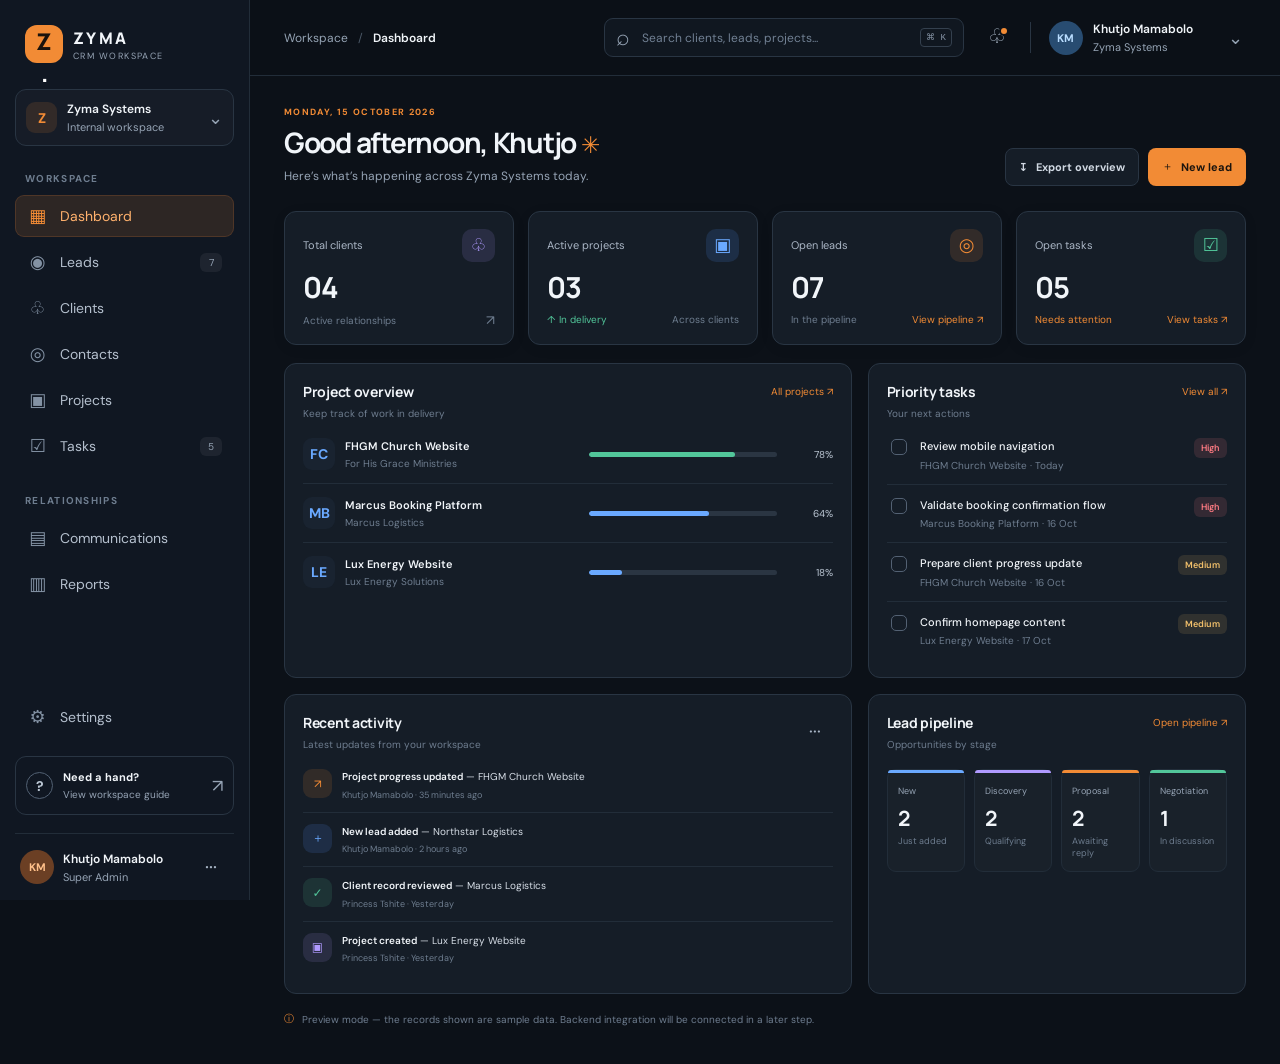
==== index.html @ 79bb1154 "first uppload" ====
<!doctype html>
<html lang="en">
<head>
  <meta charset="utf-8">
  <meta name="viewport" content="width=device-width, initial-scale=1">
  <meta name="theme-color" content="#101722">
  <meta name="description" content="Zyma Systems internal CRM workspace.">
  <title>Zyma CRM — Internal Workspace</title>
  <link rel="preconnect" href="https://fonts.googleapis.com">
  <link rel="preconnect" href="https://fonts.gstatic.com" crossorigin>
  <link href="https://fonts.googleapis.com/css2?family=DM+Sans:wght@400;500;600;700&family=Manrope:wght@500;600;700;800&display=swap" rel="stylesheet">
  <link rel="stylesheet" href="styles.css">
</head>
<body>
  <div class="app-shell">
    <aside class="sidebar" id="sidebar">
      <a class="brand" href="#dashboard" aria-label="Zyma CRM home">
        <span class="brand-mark">Z<span class="brand-accent">.</span></span>
        <span class="brand-copy"><strong>ZYMA</strong><small>CRM WORKSPACE</small></span>
      </a>

      <div class="workspace-switcher">
        <span class="workspace-icon">Z</span>
        <span class="workspace-copy"><strong>Zyma Systems</strong><small>Internal workspace</small></span>
        <span class="chevron">⌄</span>
      </div>

      <p class="nav-label">WORKSPACE</p>
      <nav class="primary-nav" aria-label="Main navigation">
        <button class="nav-item active" data-view="dashboard"><span class="nav-icon">▦</span><span>Dashboard</span></button>
        <button class="nav-item" data-view="leads"><span class="nav-icon">◉</span><span>Leads</span><span class="nav-count" id="lead-nav-count">8</span></button>
        <button class="nav-item" data-view="clients"><span class="nav-icon">♧</span><span>Clients</span></button>
        <button class="nav-item" data-view="contacts"><span class="nav-icon">◎</span><span>Contacts</span></button>
        <button class="nav-item" data-view="projects"><span class="nav-icon">▣</span><span>Projects</span></button>
        <button class="nav-item" data-view="tasks"><span class="nav-icon">☑</span><span>Tasks</span><span class="nav-count" id="task-nav-count">5</span></button>
      </nav>

      <p class="nav-label nav-label-spaced">RELATIONSHIPS</p>
      <nav class="primary-nav" aria-label="Relationship navigation">
        <button class="nav-item" data-view="communications"><span class="nav-icon">▤</span><span>Communications</span></button>
        <button class="nav-item" data-view="reports"><span class="nav-icon">▥</span><span>Reports</span></button>
      </nav>

      <div class="sidebar-bottom">
        <button class="nav-item" data-view="settings"><span class="nav-icon">⚙</span><span>Settings</span></button>
        <div class="sidebar-help">
          <span class="help-mark">?</span>
          <div><strong>Need a hand?</strong><small>View workspace guide</small></div>
          <span class="chevron">↗</span>
        </div>
        <div class="sidebar-user">
          <div class="avatar avatar-orange">KM</div>
          <div class="user-copy"><strong>Khutjo Mamabolo</strong><small>Super Admin</small></div>
          <button class="icon-button user-menu" aria-label="User menu">···</button>
        </div>
      </div>
    </aside>

    <div class="main-column">
      <header class="topbar">
        <button class="icon-button mobile-menu" id="mobile-menu" aria-label="Toggle navigation">☰</button>
        <div class="breadcrumbs"><span>Workspace</span><span class="crumb-slash">/</span><strong id="breadcrumb-current">Dashboard</strong></div>
        <div class="topbar-actions">
          <label class="global-search">
            <span aria-hidden="true">⌕</span>
            <input id="global-search" type="search" placeholder="Search clients, leads, projects..." autocomplete="off">
            <kbd>⌘ K</kbd>
          </label>
          <button class="icon-button notification-button" id="notifications-button" aria-label="Notifications">
            ♧<span class="notification-dot"></span>
          </button>
          <span class="topbar-divider"></span>
          <button class="profile-button" id="profile-button">
            <span class="avatar avatar-blue">KM</span>
            <span class="profile-copy"><strong>Khutjo Mamabolo</strong><small>Zyma Systems</small></span>
            <span class="chevron">⌄</span>
          </button>
        </div>
      </header>

      <main class="content" id="main-content">
        <section class="view-section active" id="view-dashboard" data-title="Dashboard">
          <div class="page-heading">
            <div><p class="eyebrow">MONDAY, 15 OCTOBER 2026</p><h1>Good afternoon, Khutjo <span class="wave">✳</span></h1><p class="page-subtitle">Here’s what’s happening across Zyma Systems today.</p></div>
            <div class="heading-actions"><button class="button button-secondary" data-action="export">↧ <span>Export overview</span></button><button class="button button-primary" data-action="new-lead">＋ <span>New lead</span></button></div>
          </div>

          <div class="metric-grid">
            <article class="metric-card"><div class="metric-top"><span class="metric-label">Total clients</span><span class="metric-icon icon-violet">♧</span></div><div class="metric-value" id="metric-clients">04</div><div class="metric-foot"><span class="metric-neutral">Active relationships</span><span class="metric-symbol">↗</span></div></article>
            <article class="metric-card"><div class="metric-top"><span class="metric-label">Active projects</span><span class="metric-icon icon-blue">▣</span></div><div class="metric-value" id="metric-projects">03</div><div class="metric-foot"><span class="metric-positive"><span>↑</span> In delivery</span><span class="metric-caption">Across clients</span></div></article>
            <article class="metric-card"><div class="metric-top"><span class="metric-label">Open leads</span><span class="metric-icon icon-orange">◎</span></div><div class="metric-value" id="metric-leads">08</div><div class="metric-foot"><span class="metric-neutral">In the pipeline</span><button class="text-link" data-view-link="leads">View pipeline ↗</button></div></article>
            <article class="metric-card"><div class="metric-top"><span class="metric-label">Open tasks</span><span class="metric-icon icon-green">☑</span></div><div class="metric-value" id="metric-tasks">05</div><div class="metric-foot"><span class="metric-warning">Needs attention</span><button class="text-link" data-view-link="tasks">View tasks ↗</button></div></article>
          </div>

          <div class="dashboard-grid">
            <section class="panel project-panel">
              <div class="panel-heading"><div><h2>Project overview</h2><p>Keep track of work in delivery</p></div><button class="text-link" data-view-link="projects">All projects <span>↗</span></button></div>
              <div class="project-list" id="dashboard-projects"></div>
            </section>
            <section class="panel tasks-panel">
              <div class="panel-heading"><div><h2>Priority tasks</h2><p>Your next actions</p></div><button class="text-link" data-view-link="tasks">View all <span>↗</span></button></div>
              <div class="priority-list" id="dashboard-tasks"></div>
            </section>
            <section class="panel activity-panel">
              <div class="panel-heading"><div><h2>Recent activity</h2><p>Latest updates from your workspace</p></div><button class="icon-button small-icon" aria-label="Activity options">···</button></div>
              <div class="activity-list" id="dashboard-activity"></div>
            </section>
            <section class="panel pipeline-panel">
              <div class="panel-heading"><div><h2>Lead pipeline</h2><p>Opportunities by stage</p></div><button class="text-link" data-view-link="leads">Open pipeline <span>↗</span></button></div>
              <div class="pipeline-summary" id="pipeline-summary"></div>
            </section>
          </div>
          <p class="demo-note"><span>ⓘ</span> Preview mode — the records shown are sample data. Backend integration will be connected in a later step.</p>
        </section>

        <section class="view-section" id="view-leads" data-title="Leads">
          <div class="page-heading"><div><p class="eyebrow">GROWTH & OPPORTUNITIES</p><h1>Leads</h1><p class="page-subtitle">Manage prospects and move opportunities forward.</p></div><div class="heading-actions"><button class="button button-secondary" data-action="export">↧ Export</button><button class="button button-primary" data-action="new-lead">＋ New lead</button></div></div>
          <div class="metric-grid compact-metrics">
            <article class="metric-card"><span class="metric-label">Open opportunities</span><div class="metric-value" id="lead-total">08</div><span class="metric-caption">Across all stages</span></article>
            <article class="metric-card"><span class="metric-label">Discovery</span><div class="metric-value" id="lead-discovery">02</div><span class="metric-caption">Needs qualification</span></article>
            <article class="metric-card"><span class="metric-label">Proposals sent</span><div class="metric-value" id="lead-proposal">02</div><span class="metric-caption">Awaiting response</span></article>
            <article class="metric-card"><span class="metric-label">Won this quarter</span><div class="metric-value" id="lead-won">02</div><span class="metric-caption">Sample records</span></article>
          </div>
          <section class="panel table-panel"><div class="table-toolbar"><div class="table-tabs" id="lead-filters"><button class="filter-tab active" data-filter="all">All leads <span id="all-lead-count">8</span></button><button class="filter-tab" data-filter="New">New</button><button class="filter-tab" data-filter="Discovery">Discovery</button><button class="filter-tab" data-filter="Proposal">Proposal</button><button class="filter-tab" data-filter="Negotiation">Negotiation</button></div><label class="table-search">⌕ <input id="lead-search" placeholder="Search leads..." type="search"></label></div><div class="table-wrap"><table><thead><tr><th>Lead / Company</th><th>Service interest</th><th>Stage</th><th>Owner</th><th>Next follow-up</th><th></th></tr></thead><tbody id="leads-table"></tbody></table></div><div class="table-footer"><span id="lead-table-count">Showing 8 leads</span><span class="muted">Sample data · Local preview</span></div></section>
        </section>

        <section class="view-section" id="view-clients" data-title="Clients">
          <div class="page-heading"><div><p class="eyebrow">RELATIONSHIP MANAGEMENT</p><h1>Clients</h1><p class="page-subtitle">Your client organizations, all in one place.</p></div><div class="heading-actions"><button class="button button-secondary" data-action="export">↧ Export</button><button class="button button-primary" data-action="new-client">＋ Add client</button></div></div>
          <div class="metric-grid compact-metrics">
            <article class="metric-card"><span class="metric-label">All clients</span><div class="metric-value" id="client-total">04</div><span class="metric-caption">Organizations</span></article>
            <article class="metric-card"><span class="metric-label">Active projects</span><div class="metric-value">03</div><span class="metric-caption">Currently in delivery</span></article>
            <article class="metric-card"><span class="metric-label">Needs follow-up</span><div class="metric-value">02</div><span class="metric-caption">Sample reminders</span></article>
            <article class="metric-card"><span class="metric-label">New this month</span><div class="metric-value">01</div><span class="metric-caption">Sample records</span></article>
          </div>
          <section class="panel table-panel"><div class="table-toolbar"><div><h2 class="toolbar-title">Client directory</h2><p class="muted">Manage organizations and their relationship details.</p></div><label class="table-search">⌕ <input id="client-search" placeholder="Search clients..." type="search"></label></div><div class="client-grid" id="client-grid"></div></section>
        </section>

        <section class="view-section" id="view-contacts" data-title="Contacts">
          <div class="page-heading"><div><p class="eyebrow">PEOPLE & ORGANIZATIONS</p><h1>Contacts</h1><p class="page-subtitle">Keep track of the people behind every client relationship.</p></div><div class="heading-actions"><button class="button button-primary" data-action="new-contact">＋ Add contact</button></div></div>
          <section class="panel table-panel"><div class="table-toolbar"><div><h2 class="toolbar-title">Contact directory</h2><p class="muted">Contacts linked to client organizations.</p></div><label class="table-search">⌕ <input id="contact-search" placeholder="Search contacts..." type="search"></label></div><div class="table-wrap"><table><thead><tr><th>Name</th><th>Organization</th><th>Email</th><th>Phone</th><th>Relationship</th><th></th></tr></thead><tbody id="contacts-table"></tbody></table></div></section>
        </section>

        <section class="view-section" id="view-projects" data-title="Projects">
          <div class="page-heading"><div><p class="eyebrow">DELIVERY & EXECUTION</p><h1>Projects</h1><p class="page-subtitle">Monitor project status, delivery progress and next milestones.</p></div><div class="heading-actions"><button class="button button-secondary" data-action="export">↧ Export</button><button class="button button-primary" data-action="new-project">＋ New project</button></div></div>
          <div class="metric-grid compact-metrics"><article class="metric-card"><span class="metric-label">All projects</span><div class="metric-value" id="project-total">03</div></article><article class="metric-card"><span class="metric-label">In progress</span><div class="metric-value">02</div></article><article class="metric-card"><span class="metric-label">Planning</span><div class="metric-value">01</div></article><article class="metric-card"><span class="metric-label">At risk</span><div class="metric-value">01</div></article></div>
          <section class="panel table-panel"><div class="table-toolbar"><div class="table-tabs" id="project-filters"><button class="filter-tab active" data-filter="all">All projects</button><button class="filter-tab" data-filter="In progress">In progress</button><button class="filter-tab" data-filter="Planning">Planning</button><button class="filter-tab" data-filter="On hold">On hold</button></div><label class="table-search">⌕ <input id="project-search" placeholder="Search projects..." type="search"></label></div><div class="table-wrap"><table><thead><tr><th>Project</th><th>Client</th><th>Status</th><th>Progress</th><th>Target date</th><th>Lead</th></tr></thead><tbody id="projects-table"></tbody></table></div></section>
        </section>

        <section class="view-section" id="view-tasks" data-title="Tasks">
          <div class="page-heading"><div><p class="eyebrow">WORK MANAGEMENT</p><h1>Tasks</h1><p class="page-subtitle">Keep the team aligned on what needs to happen next.</p></div><div class="heading-actions"><button class="button button-primary" data-action="new-task">＋ New task</button></div></div>
          <section class="panel table-panel"><div class="table-toolbar"><div class="table-tabs" id="task-filters"><button class="filter-tab active" data-filter="all">All tasks</button><button class="filter-tab" data-filter="High">High priority</button><button class="filter-tab" data-filter="In progress">In progress</button><button class="filter-tab" data-filter="To do">To do</button></div><label class="table-search">⌕ <input id="task-search" placeholder="Search tasks..." type="search"></label></div><div class="table-wrap"><table><thead><tr><th>Task</th><th>Project</th><th>Assignee</th><th>Priority</th><th>Status</th><th>Due date</th><th></th></tr></thead><tbody id="tasks-table"></tbody></table></div></section>
        </section>

        <section class="view-section" id="view-communications" data-title="Communications">
          <div class="page-heading"><div><p class="eyebrow">CLIENT RELATIONSHIPS</p><h1>Communications</h1><p class="page-subtitle">A central place for client conversations and project updates.</p></div></div>
          <section class="panel empty-state"><div class="empty-icon">▤</div><h2>Communication history</h2><p>Project discussions, meeting notes and client-facing updates will appear here once the communications module is implemented.</p><button class="button button-secondary" data-view-link="projects">Browse projects</button></section>
        </section>

        <section class="view-section" id="view-reports" data-title="Reports">
          <div class="page-heading"><div><p class="eyebrow">BUSINESS OVERVIEW</p><h1>Reports</h1><p class="page-subtitle">Understand your client relationships and delivery workload.</p></div><button class="button button-secondary" data-action="export">↧ Export sample report</button></div>
          <div class="metric-grid compact-metrics"><article class="metric-card"><span class="metric-label">Client organizations</span><div class="metric-value" id="report-clients">04</div></article><article class="metric-card"><span class="metric-label">Open leads</span><div class="metric-value" id="report-leads">08</div></article><article class="metric-card"><span class="metric-label">Active projects</span><div class="metric-value">03</div></article><article class="metric-card"><span class="metric-label">Open tasks</span><div class="metric-value">05</div></article></div>
          <section class="panel empty-state"><div class="empty-icon">▥</div><h2>Operational reporting</h2><p>Lead conversion, overdue work, project delivery and feedback reports will be connected to live data after the backend modules are ready.</p></section>
        </section>

        <section class="view-section" id="view-settings" data-title="Settings">
          <div class="page-heading"><div><p class="eyebrow">WORKSPACE CONFIGURATION</p><h1>Settings</h1><p class="page-subtitle">Configure the CRM workspace and personal preferences.</p></div></div>
          <section class="panel settings-list"><div class="setting-row"><div><strong>Workspace profile</strong><p>Organization name and workspace identity</p></div><span class="setting-status">Preview</span></div><div class="setting-row"><div><strong>Users and permissions</strong><p>Manage staff access and role-based permissions</p></div><span class="setting-status">Planned</span></div><div class="setting-row"><div><strong>Client portal</strong><p>Client access, project visibility and invitations</p></div><span class="setting-status">Planned</span></div><div class="setting-row"><div><strong>Notifications</strong><p>Email and in-app notification preferences</p></div><span class="setting-status">Planned</span></div></section>
        </section>
      </main>
    </div>
  </div>

  <div class="toast-region" id="toast-region" aria-live="polite" aria-atomic="true"></div>

  <dialog class="modal" id="record-modal">
    <form method="dialog" class="modal-card" id="record-form">
      <div class="modal-header"><div><p class="eyebrow" id="modal-eyebrow">NEW RECORD</p><h2 id="modal-title">Add record</h2></div><button type="button" class="icon-button" id="modal-close" aria-label="Close dialog">×</button></div>
      <div id="modal-fields" class="modal-fields"></div>
      <p class="modal-note">Preview mode: records are saved in this browser session only. API persistence will be added later.</p>
      <div class="modal-actions"><button type="button" class="button button-secondary" id="modal-cancel">Cancel</button><button type="submit" class="button button-primary">Save record</button></div>
    </form>
  </dialog>

  <script src="app.js"></script>
</body>
</html>
---- styles.css ----
:root {
  color-scheme: dark;
  --bg: #0c1118;
  --sidebar: #101722;
  --sidebar-2: #151f2b;
  --surface: #151d27;
  --surface-raised: #192330;
  --surface-hover: #202c3a;
  --border: #293543;
  --border-soft: #222d39;
  --text: #f1f5f9;
  --muted: #96a4b5;
  --muted-2: #6e7d8f;
  --orange: #f28b35;
  --orange-soft: rgba(242,139,53,.13);
  --blue: #6aa9ff;
  --blue-soft: rgba(82,151,255,.14);
  --green: #52c69a;
  --green-soft: rgba(82,198,154,.13);
  --red: #ff7b83;
  --red-soft: rgba(255,123,131,.13);
  --violet: #b09aff;
  --violet-soft: rgba(176,154,255,.13);
  --shadow: 0 18px 50px rgba(0,0,0,.22);
  font-family: "DM Sans", ui-sans-serif, system-ui, -apple-system, BlinkMacSystemFont, "Segoe UI", sans-serif;
  font-synthesis: none;
  text-rendering: optimizeLegibility;
}
* { box-sizing: border-box; }
body { margin: 0; min-height: 100vh; background: var(--bg); color: var(--text); font-size: 14px; }
button, input, select, textarea { font: inherit; }
button { color: inherit; }
button:focus-visible, input:focus-visible, select:focus-visible, textarea:focus-visible, a:focus-visible { outline: 2px solid var(--orange); outline-offset: 3px; }
button:disabled { opacity: .5; cursor: not-allowed; }
a { color: inherit; text-decoration: none; }
.app-shell { min-height: 100vh; }
.sidebar { position: fixed; inset: 0 auto 0 0; width: 250px; padding: 25px 15px 15px; display: flex; flex-direction: column; background: var(--sidebar); border-right: 1px solid var(--border-soft); z-index: 20; overflow-y: auto; }
.brand { display: flex; align-items: center; gap: 10px; padding: 0 10px 26px; }
.brand-mark { width: 38px; height: 38px; border-radius: 12px; display: grid; place-items: center; background: var(--orange); color: #1a130d; font: 800 23px Manrope, sans-serif; }
.brand-accent { color: #fff; }
.brand-copy { display: flex; flex-direction: column; gap: 1px; }
.brand-copy strong { font: 800 16px Manrope, sans-serif; letter-spacing: .15em; }
.brand-copy small { color: var(--muted); font-size: 9px; letter-spacing: .16em; }
.workspace-switcher { display: flex; align-items: center; gap: 10px; margin: 0 0 26px; padding: 11px 10px; border: 1px solid var(--border); border-radius: 11px; background: rgba(255,255,255,.025); }
.workspace-icon { width: 31px; height: 31px; border-radius: 9px; display: grid; place-items: center; background: var(--orange-soft); color: var(--orange); font-weight: 800; }
.workspace-copy, .user-copy, .profile-copy { min-width: 0; display: flex; flex: 1; flex-direction: column; gap: 3px; }
.workspace-copy strong, .user-copy strong, .profile-copy strong { font-size: 12px; font-weight: 600; }
.workspace-copy small, .user-copy small, .profile-copy small { color: var(--muted); font-size: 11px; }
.chevron { color: var(--muted); font-size: 18px; }
.nav-label { margin: 0 10px 10px; color: var(--muted-2); font-size: 10px; font-weight: 700; letter-spacing: .13em; }
.nav-label-spaced { margin-top: 27px; }
.primary-nav { display: grid; gap: 4px; }
.nav-item { width: 100%; min-height: 42px; padding: 0 11px; display: flex; align-items: center; gap: 12px; border: 1px solid transparent; border-radius: 9px; background: transparent; color: #b5c0ce; text-align: left; cursor: pointer; transition: background .15s, color .15s, border-color .15s; }
.nav-item:hover { background: rgba(255,255,255,.04); color: var(--text); }
.nav-item.active { background: var(--orange-soft); border-color: rgba(242,139,53,.17); color: #ffb16d; }
.nav-icon { width: 21px; text-align: center; font-size: 18px; color: #8392a4; }
.nav-item.active .nav-icon { color: var(--orange); }
.nav-item > span:nth-child(2) { flex: 1; }
.nav-count { min-width: 22px; padding: 3px 6px; border-radius: 6px; background: rgba(255,255,255,.06); color: var(--muted); font-size: 10px; text-align: center; }
.sidebar-bottom { margin-top: auto; padding-top: 24px; }
.sidebar-help { display: flex; align-items: center; gap: 10px; margin: 18px 0; padding: 13px 10px; border: 1px solid var(--border); border-radius: 11px; }
.help-mark { width: 27px; height: 27px; border-radius: 50%; display: grid; place-items: center; border: 1px solid #526173; color: #bdc9d6; font-weight: 700; }
.sidebar-help div { display: flex; flex: 1; flex-direction: column; gap: 4px; }
.sidebar-help strong { font-size: 11px; }
.sidebar-help small { color: var(--muted); font-size: 10px; }
.sidebar-user { display: flex; align-items: center; gap: 9px; padding: 15px 5px 0; border-top: 1px solid var(--border-soft); }
.avatar { flex: 0 0 auto; width: 34px; height: 34px; border-radius: 50%; display: grid; place-items: center; font-size: 11px; font-weight: 700; }
.avatar-orange { background: #6b3f24; color: #ffc08a; }
.avatar-blue { background: #284c71; color: #b9ddff; }
.icon-button { position: relative; display: inline-grid; place-items: center; width: 36px; height: 36px; border: 1px solid transparent; border-radius: 9px; background: transparent; color: #a8b5c5; cursor: pointer; font-size: 19px; }
.icon-button:hover { border-color: var(--border); background: var(--surface-hover); color: var(--text); }
.user-menu { font-size: 20px; }
.main-column { min-height: 100vh; margin-left: 250px; }
.topbar { position: sticky; top: 0; z-index: 10; min-height: 76px; padding: 0 34px; display: flex; align-items: center; justify-content: space-between; gap: 22px; background: rgba(12,17,24,.91); border-bottom: 1px solid var(--border-soft); backdrop-filter: blur(16px); }
.breadcrumbs { display: flex; align-items: center; gap: 10px; color: var(--muted); font-size: 12px; white-space: nowrap; }
.breadcrumbs strong { color: var(--text); font-weight: 600; }
.crumb-slash { color: #4c5968; }
.topbar-actions { display: flex; align-items: center; gap: 15px; }
.global-search { display: flex; align-items: center; gap: 10px; width: min(360px, 34vw); height: 39px; padding: 0 11px; border: 1px solid var(--border); border-radius: 9px; background: #101720; color: var(--muted); }
.global-search > span { font-size: 23px; line-height: 1; }
.global-search input { width: 100%; min-width: 0; border: 0; outline: 0; background: transparent; color: var(--text); font-size: 12px; }
.global-search input::placeholder, .table-search input::placeholder { color: #718093; }
kbd { padding: 3px 5px; border: 1px solid #34404e; border-radius: 4px; color: #8391a2; font-size: 9px; white-space: nowrap; }
.notification-button { font-size: 20px; }
.notification-dot { position: absolute; top: 7px; right: 7px; width: 6px; height: 6px; border-radius: 50%; background: var(--orange); box-shadow: 0 0 0 2px var(--bg); }
.topbar-divider { height: 31px; width: 1px; background: var(--border); }
.profile-button { display: flex; align-items: center; gap: 10px; padding: 3px; border: 0; border-radius: 9px; background: transparent; text-align: left; cursor: pointer; }
.profile-button:hover { background: rgba(255,255,255,.035); }
.profile-copy { min-width: 125px; }
.mobile-menu { display: none; }
.content { max-width: 1700px; margin: 0 auto; padding: 30px 34px 38px; }
.view-section { display: none; animation: appear .18s ease-out; }
.view-section.active { display: block; }
@keyframes appear { from { opacity: .3; transform: translateY(3px); } to { opacity: 1; transform: translateY(0); } }
.page-heading { display: flex; align-items: flex-end; justify-content: space-between; gap: 24px; margin-bottom: 25px; }
.eyebrow { margin: 0 0 8px; color: var(--orange); font-size: 9px; font-weight: 700; letter-spacing: .15em; }
h1, h2, h3, p { margin-top: 0; }
h1 { margin-bottom: 7px; font: 700 clamp(25px, 2.2vw, 32px)/1.2 Manrope, sans-serif; letter-spacing: -.045em; }
.wave { color: var(--orange); font-size: .8em; }
.page-subtitle { margin: 0; color: var(--muted); font-size: 12px; line-height: 1.6; }
.heading-actions { display: flex; align-items: center; gap: 9px; }
.button { display: inline-flex; align-items: center; justify-content: center; gap: 8px; min-height: 38px; padding: 0 13px; border: 1px solid transparent; border-radius: 8px; font-size: 11px; font-weight: 700; cursor: pointer; transition: background .15s, transform .15s; white-space: nowrap; }
.button:active { transform: translateY(1px); }
.button-primary { background: var(--orange); color: #1b140e; }
.button-primary:hover { background: #ffa65d; }
.button-secondary { border-color: var(--border); background: var(--surface); color: #d1d9e3; }
.button-secondary:hover { background: var(--surface-hover); }
.metric-grid { display: grid; grid-template-columns: repeat(4, minmax(0, 1fr)); gap: 14px; margin-bottom: 18px; }
.metric-card { min-width: 0; padding: 17px 18px 15px; border: 1px solid var(--border); border-radius: 12px; background: var(--surface); box-shadow: 0 3px 15px rgba(0,0,0,.05); }
.metric-top { display: flex; align-items: center; justify-content: space-between; gap: 12px; }
.metric-label { color: #aab6c5; font-size: 11px; }
.metric-icon { width: 33px; height: 33px; display: grid; place-items: center; border-radius: 10px; font-size: 18px; }
.icon-violet { background: var(--violet-soft); color: var(--violet); }
.icon-blue { background: var(--blue-soft); color: var(--blue); }
.icon-orange { background: var(--orange-soft); color: var(--orange); }
.icon-green { background: var(--green-soft); color: var(--green); }
.metric-value { margin: 9px 0 7px; font: 700 29px/1.15 Manrope, sans-serif; letter-spacing: -.05em; }
.metric-foot { min-height: 17px; display: flex; align-items: center; justify-content: space-between; gap: 8px; }
.metric-neutral, .metric-caption { color: var(--muted-2); font-size: 10px; }
.metric-positive { color: var(--green); font-size: 10px; }
.metric-warning { color: var(--orange); font-size: 10px; }
.metric-symbol { color: var(--muted-2); }
.text-link { padding: 0; border: 0; background: transparent; color: var(--orange); font-size: 10px; cursor: pointer; white-space: nowrap; }
.text-link:hover { color: #ffb16d; }
.dashboard-grid { display: grid; grid-template-columns: minmax(0, 1.2fr) minmax(300px, .8fr); gap: 16px; }
.panel { min-width: 0; border: 1px solid var(--border); border-radius: 12px; background: var(--surface); }
.project-panel, .tasks-panel, .activity-panel, .pipeline-panel { padding: 18px; }
.panel-heading { display: flex; align-items: flex-start; justify-content: space-between; gap: 12px; margin-bottom: 17px; }
.panel-heading h2, .toolbar-title { margin: 0 0 5px; font: 700 14px Manrope, sans-serif; letter-spacing: -.02em; }
.panel-heading p, .toolbar-title + p { margin: 0; color: var(--muted-2); font-size: 10px; line-height: 1.5; }
.panel-heading .text-link { padding-top: 3px; }
.project-list { display: grid; }
.project-row { display: grid; grid-template-columns: minmax(0, 1.3fr) minmax(105px, .9fr) 42px; align-items: center; gap: 14px; padding: 13px 0; border-top: 1px solid var(--border-soft); }
.project-row:first-child { border-top: 0; padding-top: 0; }
.project-main { display: flex; align-items: center; gap: 10px; min-width: 0; }
.project-mark { width: 32px; height: 32px; flex: 0 0 auto; display: grid; place-items: center; border-radius: 9px; background: var(--surface-raised); color: var(--blue); font-weight: 700; }
.project-main strong { display: block; overflow: hidden; text-overflow: ellipsis; white-space: nowrap; font-size: 11px; font-weight: 600; }
.project-main small { display: block; margin-top: 4px; color: var(--muted-2); font-size: 10px; }
.progress-track { height: 5px; overflow: hidden; border-radius: 10px; background: #2a3542; }
.progress-fill { height: 100%; border-radius: inherit; background: var(--orange); }
.progress-fill.blue { background: var(--blue); }
.progress-fill.green { background: var(--green); }
.progress-label { color: #bdc8d5; font-size: 10px; text-align: right; }
.task-row { display: flex; align-items: flex-start; gap: 10px; padding: 12px 0; border-top: 1px solid var(--border-soft); }
.task-row:first-child { padding-top: 0; border-top: 0; }
.task-check { flex: 0 0 auto; width: 16px; height: 16px; margin-top: 1px; appearance: none; border: 1px solid #536173; border-radius: 5px; background: transparent; cursor: pointer; }
.task-check:checked { border-color: var(--green); background: var(--green); }
.task-check:checked::after { content: "✓"; display: block; color: #0b1712; font-size: 11px; text-align: center; line-height: 14px; font-weight: 800; }
.task-info { flex: 1; min-width: 0; }
.task-info strong { display: block; font-size: 11px; font-weight: 500; line-height: 1.5; }
.task-info small { display: block; margin-top: 4px; color: var(--muted-2); font-size: 10px; }
.priority-pill, .status-pill, .stage-pill { display: inline-flex; align-items: center; gap: 5px; width: fit-content; padding: 4px 7px; border-radius: 6px; font-size: 9px; font-weight: 600; white-space: nowrap; }
.priority-high { color: var(--red); background: var(--red-soft); }
.priority-medium { color: #f2c06b; background: rgba(242,192,107,.12); }
.priority-low { color: var(--green); background: var(--green-soft); }
.status-progress { color: var(--blue); background: var(--blue-soft); }
.status-planning { color: var(--violet); background: var(--violet-soft); }
.status-done { color: var(--green); background: var(--green-soft); }
.status-hold { color: #f2c06b; background: rgba(242,192,107,.12); }
.activity-list { display: grid; }
.activity-item { display: flex; align-items: flex-start; gap: 10px; padding: 11px 0; border-top: 1px solid var(--border-soft); }
.activity-item:first-child { padding-top: 0; border-top: 0; }
.activity-icon { width: 29px; height: 29px; flex: 0 0 auto; display: grid; place-items: center; border-radius: 9px; font-size: 12px; }
.activity-icon.orange { color: var(--orange); background: var(--orange-soft); }
.activity-icon.blue { color: var(--blue); background: var(--blue-soft); }
.activity-icon.green { color: var(--green); background: var(--green-soft); }
.activity-icon.violet { color: var(--violet); background: var(--violet-soft); }
.activity-copy { flex: 1; min-width: 0; }
.activity-copy p { margin: 0; font-size: 10px; line-height: 1.55; color: #d7dee7; }
.activity-copy p strong { color: var(--text); font-weight: 600; }
.activity-copy small { display: block; margin-top: 4px; color: var(--muted-2); font-size: 9px; }
.pipeline-summary { display: grid; grid-template-columns: repeat(4, minmax(0, 1fr)); gap: 9px; }
.pipeline-stage { padding: 12px 10px; border: 1px solid var(--border-soft); border-radius: 9px; background: rgba(255,255,255,.015); }
.pipeline-stage::before { content: ""; display: block; height: 3px; margin: -12px -10px 12px; border-radius: 9px 9px 0 0; background: var(--stage-color, var(--orange)); }
.pipeline-stage small { display: block; color: var(--muted); font-size: 9px; }
.pipeline-stage strong { display: block; margin-top: 7px; font: 700 21px Manrope, sans-serif; }
.pipeline-stage span { display: block; margin-top: 3px; color: var(--muted-2); font-size: 9px; }
.demo-note { display: flex; align-items: center; gap: 8px; margin: 18px 0 0; color: var(--muted-2); font-size: 10px; }
.demo-note span { color: var(--orange); }
.compact-metrics .metric-card { min-height: 113px; }
.compact-metrics .metric-value { margin: 11px 0 5px; }
.table-panel { overflow: hidden; }
.table-toolbar { display: flex; align-items: center; justify-content: space-between; gap: 16px; min-height: 67px; padding: 15px 18px; border-bottom: 1px solid var(--border-soft); }
.table-tabs { display: flex; flex-wrap: wrap; align-items: center; gap: 4px; }
.filter-tab { padding: 8px 10px; border: 0; border-radius: 7px; background: transparent; color: var(--muted); font-size: 10px; cursor: pointer; }
.filter-tab:hover { color: var(--text); background: var(--surface-hover); }
.filter-tab.active { background: var(--orange-soft); color: #ffb16d; }
.filter-tab span { margin-left: 5px; padding: 2px 5px; border-radius: 4px; background: rgba(255,255,255,.06); }
.table-search { display: flex; align-items: center; gap: 7px; width: 205px; max-width: 100%; padding: 8px 10px; border: 1px solid var(--border); border-radius: 8px; color: var(--muted); }
.table-search input { width: 100%; min-width: 0; border: 0; outline: 0; background: transparent; color: var(--text); font-size: 10px; }
.table-wrap { width: 100%; overflow-x: auto; }
table { width: 100%; border-collapse: collapse; white-space: nowrap; text-align: left; }
thead { background: rgba(255,255,255,.018); }
th { padding: 12px 17px; color: var(--muted-2); font-size: 9px; font-weight: 600; letter-spacing: .04em; }
td { padding: 13px 17px; border-top: 1px solid var(--border-soft); color: #cbd4df; font-size: 10px; }
tbody tr:hover { background: rgba(255,255,255,.018); }
.table-primary { display: flex; align-items: center; gap: 9px; }
.company-mark { width: 29px; height: 29px; flex: 0 0 auto; display: grid; place-items: center; border: 1px solid var(--border); border-radius: 8px; background: var(--surface-raised); color: var(--blue); font-size: 10px; font-weight: 700; }
.table-primary strong { display: block; color: var(--text); font-size: 10px; font-weight: 600; }
.table-primary small { display: block; margin-top: 3px; color: var(--muted-2); font-size: 9px; }
.table-footer { display: flex; justify-content: space-between; gap: 12px; padding: 13px 18px; border-top: 1px solid var(--border-soft); color: var(--muted); font-size: 10px; }
.muted { color: var(--muted-2); }
.row-actions { border: 0; background: transparent; color: var(--muted); cursor: pointer; font-size: 18px; }
.client-grid { display: grid; grid-template-columns: repeat(2, minmax(0, 1fr)); gap: 12px; padding: 18px; }
.client-card { padding: 17px; border: 1px solid var(--border-soft); border-radius: 11px; background: rgba(255,255,255,.012); }
.client-card-head { display: flex; align-items: flex-start; gap: 11px; }
.client-card-head .company-mark { width: 40px; height: 40px; font-size: 12px; }
.client-card-head > div:nth-child(2) { flex: 1; min-width: 0; }
.client-card h3 { margin: 2px 0 5px; font-size: 12px; }
.client-card p { margin: 0; color: var(--muted-2); font-size: 10px; }
.client-card-stats { display: flex; gap: 24px; margin-top: 18px; padding-top: 14px; border-top: 1px solid var(--border-soft); }
.client-card-stats span { color: var(--muted-2); font-size: 10px; }
.client-card-stats strong { display: block; margin-bottom: 4px; color: var(--text); font-size: 14px; }
.empty-state { padding: 52px 20px; text-align: center; }
.empty-icon { width: 50px; height: 50px; display: grid; place-items: center; margin: 0 auto 15px; border: 1px solid var(--border); border-radius: 15px; background: var(--surface-raised); color: var(--orange); font-size: 24px; }
.empty-state h2 { margin-bottom: 9px; font: 700 17px Manrope, sans-serif; }
.empty-state p { max-width: 430px; margin: 0 auto 18px; color: var(--muted); font-size: 12px; line-height: 1.7; }
.settings-list { padding: 0 20px; }
.setting-row { display: flex; justify-content: space-between; align-items: center; gap: 16px; padding: 19px 0; border-bottom: 1px solid var(--border-soft); }
.setting-row:last-child { border-bottom: 0; }
.setting-row strong { font-size: 12px; }
.setting-row p { margin: 5px 0 0; color: var(--muted-2); font-size: 10px; }
.setting-status { padding: 5px 8px; border-radius: 6px; background: var(--surface-raised); color: var(--muted); font-size: 9px; }
.toast-region { position: fixed; right: 22px; bottom: 22px; z-index: 50; display: grid; gap: 8px; }
.toast { max-width: min(380px, calc(100vw - 40px)); padding: 12px 16px; border: 1px solid var(--border); border-radius: 10px; background: var(--surface-raised); box-shadow: var(--shadow); color: var(--text); font-size: 12px; animation: appear .15s ease-out; }
.modal { width: min(540px, calc(100vw - 28px)); max-width: none; padding: 0; border: 1px solid var(--border); border-radius: 15px; background: var(--surface); color: var(--text); box-shadow: var(--shadow); }
.modal::backdrop { background: rgba(2,6,10,.72); backdrop-filter: blur(4px); }
.modal-card { padding: 22px; }
.modal-header { display: flex; align-items: flex-start; justify-content: space-between; gap: 12px; }
.modal-header h2 { margin: 0; font: 700 20px Manrope, sans-serif; }
.modal-fields { display: grid; grid-template-columns: repeat(2, minmax(0, 1fr)); gap: 0 13px; margin-top: 15px; }
.form-field { display: grid; gap: 7px; margin-bottom: 13px; }
.form-field.full { grid-column: 1 / -1; }
.form-field label { color: var(--muted); font-size: 10px; }
.form-field input, .form-field textarea, .form-field select { width: 100%; min-width: 0; padding: 11px; border: 1px solid var(--border); border-radius: 8px; outline: none; background: #0f151d; color: var(--text); font-size: 11px; }
.form-field textarea { min-height: 80px; resize: vertical; }
.modal-note { margin: 4px 0 16px; color: var(--muted-2); font-size: 10px; line-height: 1.6; }
.modal-actions { display: flex; justify-content: flex-end; gap: 8px; padding-top: 15px; border-top: 1px solid var(--border-soft); }
@media (min-width: 1500px) { .content { padding-left: 42px; padding-right: 42px; } .dashboard-grid { grid-template-columns: minmax(0, 1.1fr) minmax(340px, .9fr); } }
@media (max-width: 1200px) {
  .sidebar { width: 220px; }
  .main-column { margin-left: 220px; }
  .content { padding: 25px 22px 32px; }
  .topbar { padding: 0 22px; }
  .metric-grid { gap: 10px; }
  .metric-card { padding: 14px; }
  .dashboard-grid { grid-template-columns: 1fr; }
}
@media (max-width: 820px) {
  .sidebar { width: 250px; transform: translateX(-102%); transition: transform .2s ease; box-shadow: var(--shadow); }
  .sidebar.open { transform: translateX(0); }
  .main-column { margin-left: 0; }
  .mobile-menu { display: inline-grid; }
  .topbar { justify-content: flex-start; gap: 12px; min-height: 66px; padding: 0 15px; }
  .breadcrumbs { flex: 1; }
  .topbar-actions { gap: 7px; }
  .global-search { width: min(260px, 33vw); }
  .profile-copy, .profile-button > .chevron, .topbar-divider { display: none; }
  .page-heading { align-items: flex-start; flex-direction: column; }
  .heading-actions { width: 100%; flex-wrap: wrap; }
  .metric-grid { grid-template-columns: repeat(2, minmax(0, 1fr)); }
  .client-grid { grid-template-columns: 1fr; }
}
@media (max-width: 520px) {
  .content { padding: 22px 13px 28px; }
  .topbar { gap: 5px; }
  .global-search { width: 38px; padding: 0 9px; border-color: transparent; background: transparent; }
  .global-search input, .global-search kbd { display: none; }
  .global-search:focus-within { position: absolute; left: 54px; right: 115px; width: auto; border-color: var(--border); background: var(--surface); }
  .global-search:focus-within input { display: block; }
  .global-search:focus-within > span { display: none; }
  .notification-button { width: 30px; }
  .metric-grid { gap: 9px; }
  .metric-card { padding: 12px; }
  .metric-value { font-size: 25px; }
  .metric-foot { align-items: flex-start; flex-direction: column; gap: 5px; }
  .project-row { grid-template-columns: minmax(0, 1fr) 65px; gap: 9px; }
  .project-row .progress-track { display: none; }
  .pipeline-summary { grid-template-columns: repeat(2, minmax(0, 1fr)); }
  .table-toolbar { align-items: stretch; flex-direction: column; }
  .table-search { width: 100%; }
  .modal-fields { grid-template-columns: 1fr; }
  .form-field.full { grid-column: auto; }
  .table-footer { align-items: flex-start; flex-direction: column; }
}
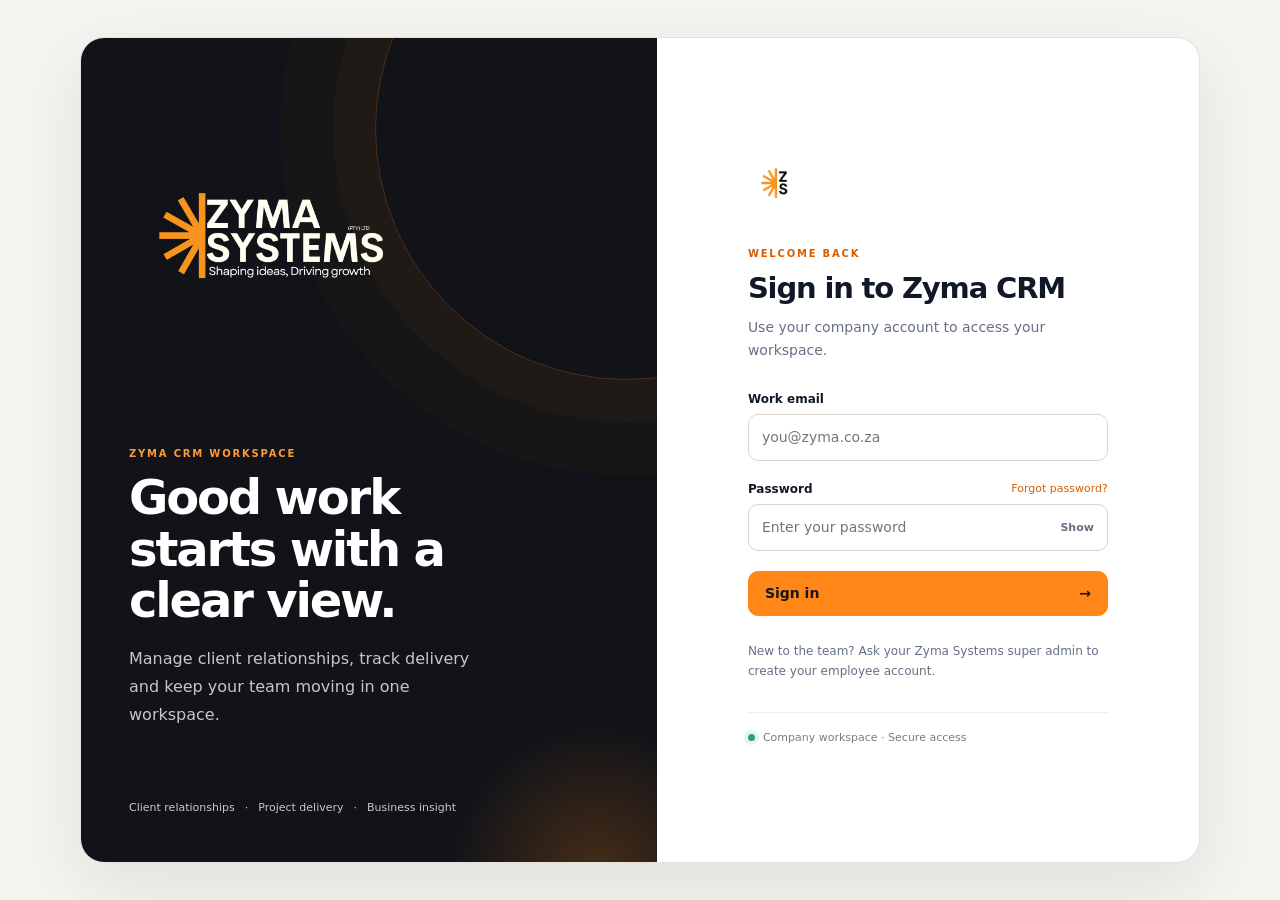
==== commit 0bfe2251: "Initial commit: Zyma CRM internal frontend application" ====
--- a/index.html
+++ b/index.html
@@ -1,186 +1,32 @@
 <!doctype html>
 <html lang="en">
 <head>
-  <meta charset="utf-8">
-  <meta name="viewport" content="width=device-width, initial-scale=1">
-  <meta name="theme-color" content="#101722">
-  <meta name="description" content="Zyma Systems internal CRM workspace.">
-  <title>Zyma CRM — Internal Workspace</title>
-  <link rel="preconnect" href="https://fonts.googleapis.com">
-  <link rel="preconnect" href="https://fonts.gstatic.com" crossorigin>
-  <link href="https://fonts.googleapis.com/css2?family=DM+Sans:wght@400;500;600;700&family=Manrope:wght@500;600;700;800&display=swap" rel="stylesheet">
-  <link rel="stylesheet" href="styles.css">
+  <meta charset="utf-8"><meta name="viewport" content="width=device-width, initial-scale=1">
+  <meta name="theme-color" content="#f7f6f3"><title>Sign in · Zyma CRM</title>
+  <link rel="icon" type="image/png" href="assets/zyma-symbol.png"><link rel="stylesheet" href="auth.css">
 </head>
-<body>
-  <div class="app-shell">
-    <aside class="sidebar" id="sidebar">
-      <a class="brand" href="#dashboard" aria-label="Zyma CRM home">
-        <span class="brand-mark">Z<span class="brand-accent">.</span></span>
-        <span class="brand-copy"><strong>ZYMA</strong><small>CRM WORKSPACE</small></span>
-      </a>
-
-      <div class="workspace-switcher">
-        <span class="workspace-icon">Z</span>
-        <span class="workspace-copy"><strong>Zyma Systems</strong><small>Internal workspace</small></span>
-        <span class="chevron">⌄</span>
+<body class="auth-page">
+  <main class="auth-shell">
+    <section class="auth-story" aria-label="Zyma Systems">
+      <img class="auth-full-logo" src="assets/zyma-systems-logo-full.png" alt="Zyma Systems — Shaping ideas, Driving growth">
+      <div class="story-copy"><span class="eyebrow">ZYMA CRM WORKSPACE</span><h1>Good work starts with a clear view.</h1><p>Manage client relationships, track delivery and keep your team moving in one workspace.</p></div>
+      <div class="story-foot"><span>Client relationships</span><span>·</span><span>Project delivery</span><span>·</span><span>Business insight</span></div>
+    </section>
+    <section class="auth-panel">
+      <div class="auth-panel-inner">
+        <img class="auth-symbol" src="assets/zyma-symbol.png" alt="Zyma Systems symbol">
+        <span class="eyebrow">WELCOME BACK</span><h2>Sign in to Zyma CRM</h2><p class="muted">Use your company account to access your workspace.</p>
+        <form id="login-form" novalidate>
+          <label for="email">Work email</label><input id="email" name="email" type="email" autocomplete="username" placeholder="you@zyma.co.za" required>
+          <div class="label-row"><label for="password">Password</label><a href="forgot-password.html" id="forgot-link">Forgot password?</a></div>
+          <div class="password-wrap"><input id="password" name="password" type="password" autocomplete="current-password" placeholder="Enter your password" required><button class="show-password" type="button" id="toggle-password" aria-label="Show password">Show</button></div>
+          <div class="auth-message" id="login-message" role="status" aria-live="polite"></div>
+          <button class="primary-btn" type="submit" id="login-submit"><span>Sign in</span><span aria-hidden="true">→</span></button>
+        </form>
+        <p class="auth-help">New to the team? Ask your Zyma Systems super admin to create your employee account.</p>
+        <div class="auth-secure"><span class="secure-dot"></span> Company workspace · Secure access</div>
       </div>
-
-      <p class="nav-label">WORKSPACE</p>
-      <nav class="primary-nav" aria-label="Main navigation">
-        <button class="nav-item active" data-view="dashboard"><span class="nav-icon">▦</span><span>Dashboard</span></button>
-        <button class="nav-item" data-view="leads"><span class="nav-icon">◉</span><span>Leads</span><span class="nav-count" id="lead-nav-count">8</span></button>
-        <button class="nav-item" data-view="clients"><span class="nav-icon">♧</span><span>Clients</span></button>
-        <button class="nav-item" data-view="contacts"><span class="nav-icon">◎</span><span>Contacts</span></button>
-        <button class="nav-item" data-view="projects"><span class="nav-icon">▣</span><span>Projects</span></button>
-        <button class="nav-item" data-view="tasks"><span class="nav-icon">☑</span><span>Tasks</span><span class="nav-count" id="task-nav-count">5</span></button>
-      </nav>
-
-      <p class="nav-label nav-label-spaced">RELATIONSHIPS</p>
-      <nav class="primary-nav" aria-label="Relationship navigation">
-        <button class="nav-item" data-view="communications"><span class="nav-icon">▤</span><span>Communications</span></button>
-        <button class="nav-item" data-view="reports"><span class="nav-icon">▥</span><span>Reports</span></button>
-      </nav>
-
-      <div class="sidebar-bottom">
-        <button class="nav-item" data-view="settings"><span class="nav-icon">⚙</span><span>Settings</span></button>
-        <div class="sidebar-help">
-          <span class="help-mark">?</span>
-          <div><strong>Need a hand?</strong><small>View workspace guide</small></div>
-          <span class="chevron">↗</span>
-        </div>
-        <div class="sidebar-user">
-          <div class="avatar avatar-orange">KM</div>
-          <div class="user-copy"><strong>Khutjo Mamabolo</strong><small>Super Admin</small></div>
-          <button class="icon-button user-menu" aria-label="User menu">···</button>
-        </div>
-      </div>
-    </aside>
-
-    <div class="main-column">
-      <header class="topbar">
-        <button class="icon-button mobile-menu" id="mobile-menu" aria-label="Toggle navigation">☰</button>
-        <div class="breadcrumbs"><span>Workspace</span><span class="crumb-slash">/</span><strong id="breadcrumb-current">Dashboard</strong></div>
-        <div class="topbar-actions">
-          <label class="global-search">
-            <span aria-hidden="true">⌕</span>
-            <input id="global-search" type="search" placeholder="Search clients, leads, projects..." autocomplete="off">
-            <kbd>⌘ K</kbd>
-          </label>
-          <button class="icon-button notification-button" id="notifications-button" aria-label="Notifications">
-            ♧<span class="notification-dot"></span>
-          </button>
-          <span class="topbar-divider"></span>
-          <button class="profile-button" id="profile-button">
-            <span class="avatar avatar-blue">KM</span>
-            <span class="profile-copy"><strong>Khutjo Mamabolo</strong><small>Zyma Systems</small></span>
-            <span class="chevron">⌄</span>
-          </button>
-        </div>
-      </header>
-
-      <main class="content" id="main-content">
-        <section class="view-section active" id="view-dashboard" data-title="Dashboard">
-          <div class="page-heading">
-            <div><p class="eyebrow">MONDAY, 15 OCTOBER 2026</p><h1>Good afternoon, Khutjo <span class="wave">✳</span></h1><p class="page-subtitle">Here’s what’s happening across Zyma Systems today.</p></div>
-            <div class="heading-actions"><button class="button button-secondary" data-action="export">↧ <span>Export overview</span></button><button class="button button-primary" data-action="new-lead">＋ <span>New lead</span></button></div>
-          </div>
-
-          <div class="metric-grid">
-            <article class="metric-card"><div class="metric-top"><span class="metric-label">Total clients</span><span class="metric-icon icon-violet">♧</span></div><div class="metric-value" id="metric-clients">04</div><div class="metric-foot"><span class="metric-neutral">Active relationships</span><span class="metric-symbol">↗</span></div></article>
-            <article class="metric-card"><div class="metric-top"><span class="metric-label">Active projects</span><span class="metric-icon icon-blue">▣</span></div><div class="metric-value" id="metric-projects">03</div><div class="metric-foot"><span class="metric-positive"><span>↑</span> In delivery</span><span class="metric-caption">Across clients</span></div></article>
-            <article class="metric-card"><div class="metric-top"><span class="metric-label">Open leads</span><span class="metric-icon icon-orange">◎</span></div><div class="metric-value" id="metric-leads">08</div><div class="metric-foot"><span class="metric-neutral">In the pipeline</span><button class="text-link" data-view-link="leads">View pipeline ↗</button></div></article>
-            <article class="metric-card"><div class="metric-top"><span class="metric-label">Open tasks</span><span class="metric-icon icon-green">☑</span></div><div class="metric-value" id="metric-tasks">05</div><div class="metric-foot"><span class="metric-warning">Needs attention</span><button class="text-link" data-view-link="tasks">View tasks ↗</button></div></article>
-          </div>
-
-          <div class="dashboard-grid">
-            <section class="panel project-panel">
-              <div class="panel-heading"><div><h2>Project overview</h2><p>Keep track of work in delivery</p></div><button class="text-link" data-view-link="projects">All projects <span>↗</span></button></div>
-              <div class="project-list" id="dashboard-projects"></div>
-            </section>
-            <section class="panel tasks-panel">
-              <div class="panel-heading"><div><h2>Priority tasks</h2><p>Your next actions</p></div><button class="text-link" data-view-link="tasks">View all <span>↗</span></button></div>
-              <div class="priority-list" id="dashboard-tasks"></div>
-            </section>
-            <section class="panel activity-panel">
-              <div class="panel-heading"><div><h2>Recent activity</h2><p>Latest updates from your workspace</p></div><button class="icon-button small-icon" aria-label="Activity options">···</button></div>
-              <div class="activity-list" id="dashboard-activity"></div>
-            </section>
-            <section class="panel pipeline-panel">
-              <div class="panel-heading"><div><h2>Lead pipeline</h2><p>Opportunities by stage</p></div><button class="text-link" data-view-link="leads">Open pipeline <span>↗</span></button></div>
-              <div class="pipeline-summary" id="pipeline-summary"></div>
-            </section>
-          </div>
-          <p class="demo-note"><span>ⓘ</span> Preview mode — the records shown are sample data. Backend integration will be connected in a later step.</p>
-        </section>
-
-        <section class="view-section" id="view-leads" data-title="Leads">
-          <div class="page-heading"><div><p class="eyebrow">GROWTH & OPPORTUNITIES</p><h1>Leads</h1><p class="page-subtitle">Manage prospects and move opportunities forward.</p></div><div class="heading-actions"><button class="button button-secondary" data-action="export">↧ Export</button><button class="button button-primary" data-action="new-lead">＋ New lead</button></div></div>
-          <div class="metric-grid compact-metrics">
-            <article class="metric-card"><span class="metric-label">Open opportunities</span><div class="metric-value" id="lead-total">08</div><span class="metric-caption">Across all stages</span></article>
-            <article class="metric-card"><span class="metric-label">Discovery</span><div class="metric-value" id="lead-discovery">02</div><span class="metric-caption">Needs qualification</span></article>
-            <article class="metric-card"><span class="metric-label">Proposals sent</span><div class="metric-value" id="lead-proposal">02</div><span class="metric-caption">Awaiting response</span></article>
-            <article class="metric-card"><span class="metric-label">Won this quarter</span><div class="metric-value" id="lead-won">02</div><span class="metric-caption">Sample records</span></article>
-          </div>
-          <section class="panel table-panel"><div class="table-toolbar"><div class="table-tabs" id="lead-filters"><button class="filter-tab active" data-filter="all">All leads <span id="all-lead-count">8</span></button><button class="filter-tab" data-filter="New">New</button><button class="filter-tab" data-filter="Discovery">Discovery</button><button class="filter-tab" data-filter="Proposal">Proposal</button><button class="filter-tab" data-filter="Negotiation">Negotiation</button></div><label class="table-search">⌕ <input id="lead-search" placeholder="Search leads..." type="search"></label></div><div class="table-wrap"><table><thead><tr><th>Lead / Company</th><th>Service interest</th><th>Stage</th><th>Owner</th><th>Next follow-up</th><th></th></tr></thead><tbody id="leads-table"></tbody></table></div><div class="table-footer"><span id="lead-table-count">Showing 8 leads</span><span class="muted">Sample data · Local preview</span></div></section>
-        </section>
-
-        <section class="view-section" id="view-clients" data-title="Clients">
-          <div class="page-heading"><div><p class="eyebrow">RELATIONSHIP MANAGEMENT</p><h1>Clients</h1><p class="page-subtitle">Your client organizations, all in one place.</p></div><div class="heading-actions"><button class="button button-secondary" data-action="export">↧ Export</button><button class="button button-primary" data-action="new-client">＋ Add client</button></div></div>
-          <div class="metric-grid compact-metrics">
-            <article class="metric-card"><span class="metric-label">All clients</span><div class="metric-value" id="client-total">04</div><span class="metric-caption">Organizations</span></article>
-            <article class="metric-card"><span class="metric-label">Active projects</span><div class="metric-value">03</div><span class="metric-caption">Currently in delivery</span></article>
-            <article class="metric-card"><span class="metric-label">Needs follow-up</span><div class="metric-value">02</div><span class="metric-caption">Sample reminders</span></article>
-            <article class="metric-card"><span class="metric-label">New this month</span><div class="metric-value">01</div><span class="metric-caption">Sample records</span></article>
-          </div>
-          <section class="panel table-panel"><div class="table-toolbar"><div><h2 class="toolbar-title">Client directory</h2><p class="muted">Manage organizations and their relationship details.</p></div><label class="table-search">⌕ <input id="client-search" placeholder="Search clients..." type="search"></label></div><div class="client-grid" id="client-grid"></div></section>
-        </section>
-
-        <section class="view-section" id="view-contacts" data-title="Contacts">
-          <div class="page-heading"><div><p class="eyebrow">PEOPLE & ORGANIZATIONS</p><h1>Contacts</h1><p class="page-subtitle">Keep track of the people behind every client relationship.</p></div><div class="heading-actions"><button class="button button-primary" data-action="new-contact">＋ Add contact</button></div></div>
-          <section class="panel table-panel"><div class="table-toolbar"><div><h2 class="toolbar-title">Contact directory</h2><p class="muted">Contacts linked to client organizations.</p></div><label class="table-search">⌕ <input id="contact-search" placeholder="Search contacts..." type="search"></label></div><div class="table-wrap"><table><thead><tr><th>Name</th><th>Organization</th><th>Email</th><th>Phone</th><th>Relationship</th><th></th></tr></thead><tbody id="contacts-table"></tbody></table></div></section>
-        </section>
-
-        <section class="view-section" id="view-projects" data-title="Projects">
-          <div class="page-heading"><div><p class="eyebrow">DELIVERY & EXECUTION</p><h1>Projects</h1><p class="page-subtitle">Monitor project status, delivery progress and next milestones.</p></div><div class="heading-actions"><button class="button button-secondary" data-action="export">↧ Export</button><button class="button button-primary" data-action="new-project">＋ New project</button></div></div>
-          <div class="metric-grid compact-metrics"><article class="metric-card"><span class="metric-label">All projects</span><div class="metric-value" id="project-total">03</div></article><article class="metric-card"><span class="metric-label">In progress</span><div class="metric-value">02</div></article><article class="metric-card"><span class="metric-label">Planning</span><div class="metric-value">01</div></article><article class="metric-card"><span class="metric-label">At risk</span><div class="metric-value">01</div></article></div>
-          <section class="panel table-panel"><div class="table-toolbar"><div class="table-tabs" id="project-filters"><button class="filter-tab active" data-filter="all">All projects</button><button class="filter-tab" data-filter="In progress">In progress</button><button class="filter-tab" data-filter="Planning">Planning</button><button class="filter-tab" data-filter="On hold">On hold</button></div><label class="table-search">⌕ <input id="project-search" placeholder="Search projects..." type="search"></label></div><div class="table-wrap"><table><thead><tr><th>Project</th><th>Client</th><th>Status</th><th>Progress</th><th>Target date</th><th>Lead</th></tr></thead><tbody id="projects-table"></tbody></table></div></section>
-        </section>
-
-        <section class="view-section" id="view-tasks" data-title="Tasks">
-          <div class="page-heading"><div><p class="eyebrow">WORK MANAGEMENT</p><h1>Tasks</h1><p class="page-subtitle">Keep the team aligned on what needs to happen next.</p></div><div class="heading-actions"><button class="button button-primary" data-action="new-task">＋ New task</button></div></div>
-          <section class="panel table-panel"><div class="table-toolbar"><div class="table-tabs" id="task-filters"><button class="filter-tab active" data-filter="all">All tasks</button><button class="filter-tab" data-filter="High">High priority</button><button class="filter-tab" data-filter="In progress">In progress</button><button class="filter-tab" data-filter="To do">To do</button></div><label class="table-search">⌕ <input id="task-search" placeholder="Search tasks..." type="search"></label></div><div class="table-wrap"><table><thead><tr><th>Task</th><th>Project</th><th>Assignee</th><th>Priority</th><th>Status</th><th>Due date</th><th></th></tr></thead><tbody id="tasks-table"></tbody></table></div></section>
-        </section>
-
-        <section class="view-section" id="view-communications" data-title="Communications">
-          <div class="page-heading"><div><p class="eyebrow">CLIENT RELATIONSHIPS</p><h1>Communications</h1><p class="page-subtitle">A central place for client conversations and project updates.</p></div></div>
-          <section class="panel empty-state"><div class="empty-icon">▤</div><h2>Communication history</h2><p>Project discussions, meeting notes and client-facing updates will appear here once the communications module is implemented.</p><button class="button button-secondary" data-view-link="projects">Browse projects</button></section>
-        </section>
-
-        <section class="view-section" id="view-reports" data-title="Reports">
-          <div class="page-heading"><div><p class="eyebrow">BUSINESS OVERVIEW</p><h1>Reports</h1><p class="page-subtitle">Understand your client relationships and delivery workload.</p></div><button class="button button-secondary" data-action="export">↧ Export sample report</button></div>
-          <div class="metric-grid compact-metrics"><article class="metric-card"><span class="metric-label">Client organizations</span><div class="metric-value" id="report-clients">04</div></article><article class="metric-card"><span class="metric-label">Open leads</span><div class="metric-value" id="report-leads">08</div></article><article class="metric-card"><span class="metric-label">Active projects</span><div class="metric-value">03</div></article><article class="metric-card"><span class="metric-label">Open tasks</span><div class="metric-value">05</div></article></div>
-          <section class="panel empty-state"><div class="empty-icon">▥</div><h2>Operational reporting</h2><p>Lead conversion, overdue work, project delivery and feedback reports will be connected to live data after the backend modules are ready.</p></section>
-        </section>
-
-        <section class="view-section" id="view-settings" data-title="Settings">
-          <div class="page-heading"><div><p class="eyebrow">WORKSPACE CONFIGURATION</p><h1>Settings</h1><p class="page-subtitle">Configure the CRM workspace and personal preferences.</p></div></div>
-          <section class="panel settings-list"><div class="setting-row"><div><strong>Workspace profile</strong><p>Organization name and workspace identity</p></div><span class="setting-status">Preview</span></div><div class="setting-row"><div><strong>Users and permissions</strong><p>Manage staff access and role-based permissions</p></div><span class="setting-status">Planned</span></div><div class="setting-row"><div><strong>Client portal</strong><p>Client access, project visibility and invitations</p></div><span class="setting-status">Planned</span></div><div class="setting-row"><div><strong>Notifications</strong><p>Email and in-app notification preferences</p></div><span class="setting-status">Planned</span></div></section>
-        </section>
-      </main>
-    </div>
-  </div>
-
-  <div class="toast-region" id="toast-region" aria-live="polite" aria-atomic="true"></div>
-
-  <dialog class="modal" id="record-modal">
-    <form method="dialog" class="modal-card" id="record-form">
-      <div class="modal-header"><div><p class="eyebrow" id="modal-eyebrow">NEW RECORD</p><h2 id="modal-title">Add record</h2></div><button type="button" class="icon-button" id="modal-close" aria-label="Close dialog">×</button></div>
-      <div id="modal-fields" class="modal-fields"></div>
-      <p class="modal-note">Preview mode: records are saved in this browser session only. API persistence will be added later.</p>
-      <div class="modal-actions"><button type="button" class="button button-secondary" id="modal-cancel">Cancel</button><button type="submit" class="button button-primary">Save record</button></div>
-    </form>
-  </dialog>
-
-  <script src="app.js"></script>
-</body>
-</html>
+    </section>
+  </main>
+  <script src="login.js"></script>
+</body></html>
--- a/auth.css
+++ b/auth.css
@@ -0,0 +1,2 @@
+:root{--ink:#111827;--muted:#667085;--line:#e5e1dc;--paper:#fff;--canvas:#f5f4f1;--orange:#ff8617;--orange-dark:#d95d00;--soft-orange:#fff0e3;--green:#147d55;--shadow:0 24px 70px rgba(25,22,18,.09);font-family:Inter,ui-sans-serif,system-ui,-apple-system,BlinkMacSystemFont,"Segoe UI",sans-serif;color:var(--ink)}*{box-sizing:border-box}body{margin:0;background:var(--canvas);font-size:14px}button,input,select{font:inherit}button,a{-webkit-tap-highlight-color:transparent}a{color:var(--orange-dark);text-decoration:none}a:hover{text-decoration:underline}.auth-page{min-height:100vh;display:grid;place-items:center;padding:32px}.auth-shell{width:min(1120px,100%);min-height:680px;display:grid;grid-template-columns:1.03fr .97fr;background:var(--paper);border:1px solid var(--line);border-radius:24px;overflow:hidden;box-shadow:var(--shadow);animation:shell-in .65s cubic-bezier(.2,.75,.25,1) both}.auth-story{position:relative;display:flex;flex-direction:column;justify-content:space-between;padding:48px;background:#111318;color:#fff;isolation:isolate;overflow:hidden}.auth-story:before,.auth-story:after{content:"";position:absolute;z-index:-1;border-radius:50%;pointer-events:none}.auth-story:before{width:500px;height:500px;right:-220px;top:-160px;border:1px solid rgba(255,134,23,.25);box-shadow:0 0 0 42px rgba(255,134,23,.035),0 0 0 95px rgba(255,134,23,.025)}.auth-story:after{width:300px;height:300px;right:-90px;bottom:-160px;background:radial-gradient(circle,rgba(255,134,23,.22),transparent 70%)}.auth-full-logo{width:min(290px,90%);height:auto;object-fit:contain;object-position:left center}.story-copy{max-width:420px;margin:72px 0}.eyebrow{display:block;font-size:10px;font-weight:800;letter-spacing:.18em;color:var(--orange-dark);text-transform:uppercase;margin-bottom:13px}.auth-story .eyebrow{color:#ff9b36}.story-copy h1{font-size:clamp(32px,4vw,48px);line-height:1.08;letter-spacing:-.045em;margin:0 0 18px;font-weight:650}.story-copy p{max-width:370px;color:#c6c7cb;font-size:16px;line-height:1.75;margin:0}.story-foot{display:flex;flex-wrap:wrap;gap:10px;color:#c9c9ce;font-size:11px}.auth-panel{display:grid;place-items:center;padding:50px 54px}.auth-panel-inner{width:min(360px,100%);animation:content-in .7s .1s both}.auth-symbol{width:54px;height:54px;object-fit:contain;margin-bottom:35px}.auth-panel h2,.employee-modal h2{font-size:29px;letter-spacing:-.04em;line-height:1.15;margin:0 0 10px}.muted{color:var(--muted);line-height:1.65}.auth-panel .muted{margin:0 0 30px}.auth-panel form label,.field label{display:block;font-size:12px;font-weight:650;margin:0 0 8px}.auth-panel input,.field input,.field select,.employee-card-head input{width:100%;height:47px;border:1px solid #dcd6cf;border-radius:10px;background:#fff;padding:0 13px;color:var(--ink);outline:none;transition:border-color .2s,box-shadow .2s}.auth-panel input:focus,.field input:focus,.field select:focus,.employee-card-head input:focus{border-color:var(--orange);box-shadow:0 0 0 3px rgba(255,134,23,.13)}.auth-panel form>input{margin-bottom:21px}.label-row{display:flex;align-items:center;justify-content:space-between}.label-row a{font-size:11px;margin-bottom:8px}.password-wrap{position:relative}.password-wrap input{padding-right:60px}.show-password{position:absolute;right:8px;top:7px;height:33px;border:0;background:transparent;color:#667085;font-size:11px;font-weight:700;cursor:pointer}.primary-btn,.outline-btn{display:inline-flex;align-items:center;justify-content:center;gap:12px;min-height:45px;padding:0 17px;border-radius:10px;font-weight:700;cursor:pointer;transition:transform .18s,box-shadow .18s,background .18s}.primary-btn{border:1px solid var(--orange);background:var(--orange);color:#171717}.primary-btn:hover{background:#ff982f;box-shadow:0 8px 20px rgba(255,134,23,.2);transform:translateY(-1px)}.primary-btn:disabled{opacity:.6;cursor:wait;transform:none}.outline-btn{border:1px solid var(--line);background:#fff;color:var(--ink)}.outline-btn:hover{background:#faf8f5}.auth-panel .primary-btn{width:100%;margin-top:20px;justify-content:space-between;padding:0 16px}.auth-message{font-size:12px;line-height:1.5;margin-top:10px;color:var(--orange-dark);min-height:0}.auth-message:empty{display:none}.auth-message.success{color:var(--green)}.auth-help{margin:25px 0 0;color:var(--muted);font-size:12px;line-height:1.7}.auth-secure{display:flex;align-items:center;gap:8px;margin-top:30px;padding-top:18px;border-top:1px solid #efede9;color:#7b7b80;font-size:11px}.secure-dot{width:7px;height:7px;border-radius:50%;background:#2ca477;box-shadow:0 0 0 4px #e7f5ee}.admin-page{min-height:100vh}.admin-top{height:76px;background:#fff;border-bottom:1px solid var(--line);display:flex;align-items:center;justify-content:space-between;padding:0 clamp(20px,5vw,72px)}.admin-brand{display:flex;align-items:center;gap:11px;color:var(--ink);font-size:15px;font-weight:850;letter-spacing:.14em}.admin-brand img{width:38px;height:38px;object-fit:contain}.admin-brand small{display:block;font-size:9px;letter-spacing:.18em;font-weight:500;margin-top:4px}.admin-top-right{display:flex;align-items:center;gap:18px;color:var(--muted);font-size:12px}.admin-main{max-width:1280px;margin:0 auto;padding:48px 32px 70px}.page-heading{display:flex;align-items:flex-end;justify-content:space-between;gap:24px;margin-bottom:28px}.page-heading h1{font-size:38px;letter-spacing:-.05em;margin:0 0 8px}.page-heading p{margin:0}.add-btn{white-space:nowrap}.admin-stats{display:grid;grid-template-columns:repeat(3,minmax(0,1fr));gap:16px;margin-bottom:24px}.admin-stats article,.employee-card{background:#fff;border:1px solid var(--line);border-radius:16px;box-shadow:0 5px 20px rgba(25,22,18,.025)}.admin-stats article{padding:21px}.admin-stats article span,.admin-stats article small{display:block;color:var(--muted);font-size:12px}.admin-stats article strong{display:block;font-size:34px;letter-spacing:-.05em;margin:10px 0 5px}.employee-card{overflow:hidden}.employee-card-head{display:flex;align-items:center;justify-content:space-between;gap:20px;padding:22px 24px;border-bottom:1px solid var(--line)}.employee-card-head h2{margin:0 0 5px;font-size:17px}.employee-card-head p{margin:0;font-size:12px}.employee-card-head input{max-width:270px;height:42px}.table-wrap{overflow:auto}table{border-collapse:collapse;width:100%;text-align:left;min-width:700px}th{background:#faf9f7;color:#667085;font-size:10px;text-transform:uppercase;letter-spacing:.1em;font-weight:750}th,td{padding:15px 20px;border-bottom:1px solid #efede9}td{font-size:12px}tbody tr:last-child td{border-bottom:0}.employee-name{font-weight:750;font-size:13px}.employee-email{display:block;color:var(--muted);margin-top:4px;font-size:11px}.status-pill{display:inline-flex;border-radius:99px;padding:5px 9px;font-size:10px;font-weight:750;background:#eef7f1;color:#16764e}.status-pill.invited{background:#fff2e5;color:#b85a0b}.status-pill.disabled{background:#f1f1f1;color:#696969}.row-actions{display:flex;gap:7px}.row-actions button{border:1px solid var(--line);border-radius:7px;background:#fff;padding:6px 9px;font-size:11px;cursor:pointer}.row-actions button:hover{border-color:#ffb56e}.empty-cell{text-align:center;color:var(--muted);padding:34px}.table-message{padding:0 22px 15px}.security-note{margin-top:20px;border:1px solid #f1d7bd;border-radius:12px;background:#fff8f0;padding:15px 17px;color:#6d5a48;font-size:12px;line-height:1.6}.security-note strong{color:#8d4308;margin-right:6px}.modal-backdrop{position:fixed;inset:0;z-index:20;display:grid;place-items:center;padding:20px;background:rgba(17,19,24,.45);backdrop-filter:blur(5px)}.modal-backdrop[hidden]{display:none}.employee-modal{position:relative;width:min(560px,100%);background:#fff;border:1px solid var(--line);border-radius:20px;padding:30px;box-shadow:var(--shadow);animation:content-in .25s both}.modal-close{position:absolute;right:18px;top:14px;border:0;background:transparent;font-size:25px;cursor:pointer;color:var(--muted)}.employee-modal .muted{font-size:12px;margin:0 0 22px}.field-grid{display:grid;grid-template-columns:1fr 1fr;gap:17px}.field.full{grid-column:1/-1}.field input,.field select{height:44px}.modal-actions{display:flex;justify-content:flex-end;gap:10px;margin-top:24px;padding-top:18px;border-top:1px solid var(--line)}
+@keyframes shell-in{from{opacity:0;transform:translateY(12px) scale(.99)}to{opacity:1;transform:translateY(0) scale(1)}}@keyframes content-in{from{opacity:0;transform:translateY(8px)}to{opacity:1;transform:translateY(0)}}@media(max-width:780px){.auth-page{padding:14px}.auth-shell{grid-template-columns:1fr;min-height:0}.auth-story{padding:25px;min-height:240px}.auth-full-logo{width:190px}.story-copy{margin:35px 0 20px}.story-copy h1{font-size:32px}.story-copy p{font-size:13px}.story-foot{font-size:10px}.auth-panel{padding:36px 25px}.auth-symbol{margin-bottom:22px}.admin-top{padding:0 18px}.admin-top-right>span{display:none}.admin-main{padding:30px 16px}.page-heading{align-items:flex-start;flex-direction:column}.page-heading h1{font-size:32px}.admin-stats{grid-template-columns:1fr;gap:10px}.admin-stats article{padding:16px}.admin-stats article strong{font-size:28px}.employee-card-head{align-items:flex-start;flex-direction:column;padding:18px}.employee-card-head input{max-width:none}.field-grid{grid-template-columns:1fr}.field.full{grid-column:auto}.employee-modal{padding:25px 20px}.admin-brand{font-size:13px}}@media(prefers-reduced-motion:reduce){*,*:before,*:after{animation-duration:.01ms!important;animation-iteration-count:1!important;scroll-behavior:auto!important;transition-duration:.01ms!important}}
